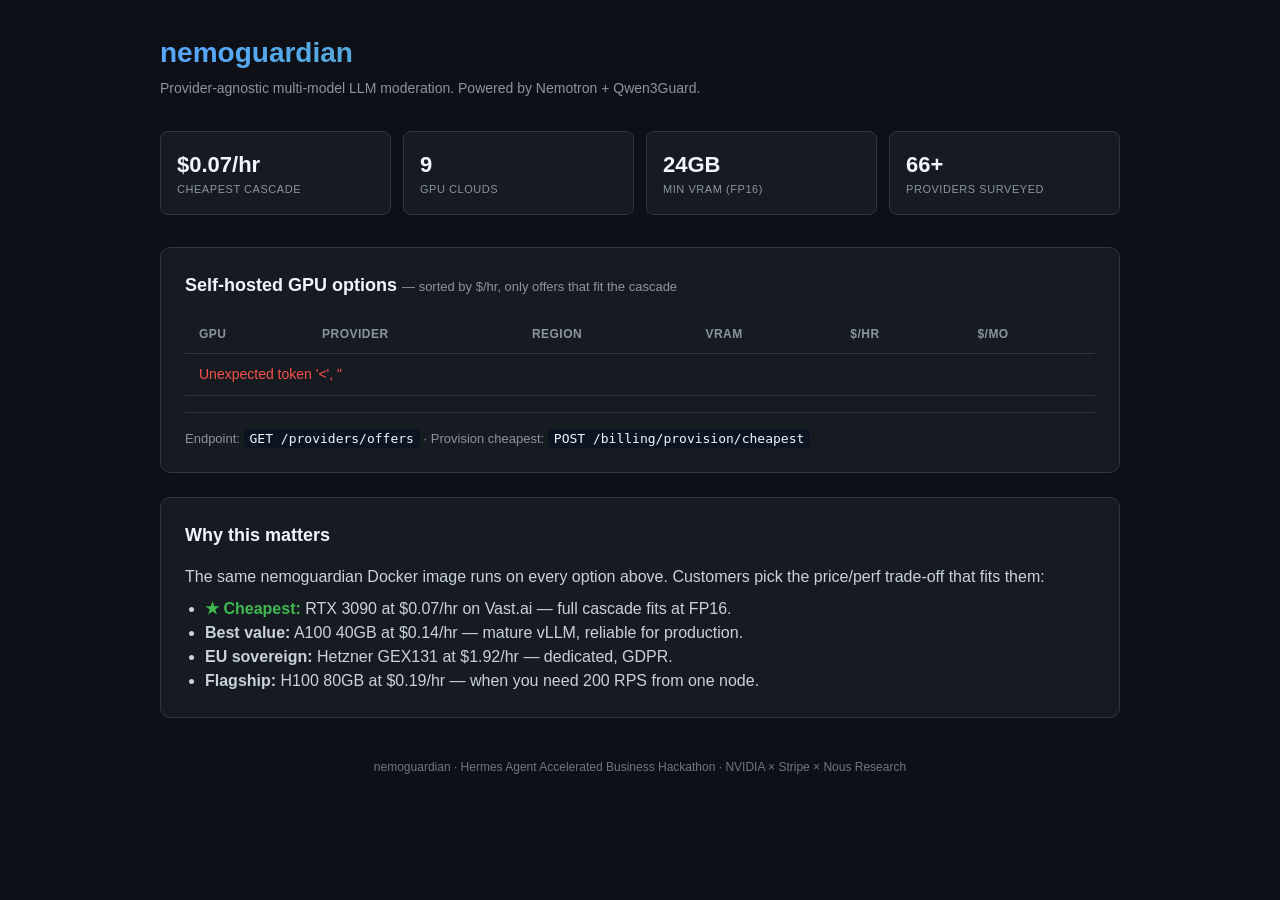
==== demo/index.html @ 4d32ca0d "Initial nemoguardian split" ====
<!DOCTYPE html>
<html lang="en">
<head>
<meta charset="UTF-8">
<title>nemoguardian — cost comparison</title>
<style>
  :root {
    --bg: #0d1117; --card: #161b22; --border: #30363d;
    --text: #c9d1d9; --text-bright: #f0f6fc; --accent: #58a6ff;
    --green: #3fb950; --yellow: #d29922; --red: #f85149;
  }
  * { box-sizing: border-box; margin: 0; padding: 0; }
  body {
    font-family: -apple-system, BlinkMacSystemFont, "Segoe UI", Roboto, sans-serif;
    background: var(--bg); color: var(--text); padding: 32px;
    line-height: 1.5;
  }
  .container { max-width: 960px; margin: 0 auto; }
  h1 {
    font-size: 28px; background: linear-gradient(90deg, #58a6ff, #3fb950);
    -webkit-background-clip: text; -webkit-text-fill-color: transparent;
    margin-bottom: 4px;
  }
  .subtitle { color: #8b949e; font-size: 14px; margin-bottom: 32px; }

  .kpi-row {
    display: grid; grid-template-columns: repeat(4, 1fr);
    gap: 12px; margin-bottom: 32px;
  }
  .kpi {
    background: var(--card); border: 1px solid var(--border);
    border-radius: 8px; padding: 16px;
  }
  .kpi .value { font-size: 22px; font-weight: 700; color: var(--text-bright); }
  .kpi .label { font-size: 11px; color: #8b949e; text-transform: uppercase; letter-spacing: 0.05em; }

  .panel {
    background: var(--card); border: 1px solid var(--border);
    border-radius: 10px; padding: 24px; margin-bottom: 24px;
  }
  .panel h2 { font-size: 18px; margin-bottom: 16px; color: var(--text-bright); }

  .offer-table { width: 100%; border-collapse: collapse; font-size: 14px; }
  .offer-table th, .offer-table td { padding: 10px 14px; text-align: left; border-bottom: 1px solid var(--border); }
  .offer-table th { color: #8b949e; font-weight: 600; font-size: 12px; text-transform: uppercase; letter-spacing: 0.04em; }
  .offer-table tr.recommended { background: rgba(63, 185, 80, 0.06); }
  .offer-table tr.recommended td:first-child::before {
    content: "★"; color: var(--green); margin-right: 6px;
  }
  .price { font-variant-numeric: tabular-nums; font-weight: 600; color: var(--text-bright); }
  .price-monthly { color: #8b949e; font-size: 12px; }
  .provider { color: var(--accent); font-weight: 500; }
  .vram { font-variant-numeric: tabular-nums; }
  .vram.low { color: var(--red); }
  .vram.ok  { color: var(--yellow); }
  .vram.good { color: var(--green); }

  .cta-row {
    margin-top: 16px; padding-top: 16px; border-top: 1px solid var(--border);
    color: #8b949e; font-size: 13px;
  }
  .cta-row code {
    background: #0d1421; padding: 2px 6px; border-radius: 3px; color: var(--text-bright);
  }

  .footer { text-align: center; color: #6e7681; font-size: 12px; margin-top: 40px; }
</style>
</head>
<body>
<div class="container">
  <h1>nemoguardian</h1>
  <div class="subtitle">Provider-agnostic multi-model LLM moderation. Powered by Nemotron + Qwen3Guard.</div>

  <div class="kpi-row">
    <div class="kpi"><div class="value">$0.07/hr</div><div class="label">cheapest cascade</div></div>
    <div class="kpi"><div class="value">9</div><div class="label">GPU clouds</div></div>
    <div class="kpi"><div class="value">24GB</div><div class="label">min VRAM (FP16)</div></div>
    <div class="kpi"><div class="value">66+</div><div class="label">providers surveyed</div></div>
  </div>

  <div class="panel">
    <h2>Self-hosted GPU options <span style="font-size:13px;color:#8b949e;font-weight:400">— sorted by $/hr, only offers that fit the cascade</span></h2>
    <table class="offer-table" id="offer-table">
      <thead>
        <tr>
          <th>GPU</th>
          <th>Provider</th>
          <th>Region</th>
          <th>VRAM</th>
          <th>$/hr</th>
          <th>$/mo</th>
        </tr>
      </thead>
      <tbody><tr><td colspan="6" style="text-align:center;color:#8b949e;padding:24px">loading offers…</td></tr></tbody>
    </table>
    <div class="cta-row">
      Endpoint: <code>GET /providers/offers</code> · Provision cheapest: <code>POST /billing/provision/cheapest</code>
    </div>
  </div>

  <div class="panel">
    <h2>Why this matters</h2>
    <p style="margin-bottom:8px">The same nemoguardian Docker image runs on every option above. Customers pick the price/perf trade-off that fits them:</p>
    <ul style="padding-left:20px;color:#c9d1d9">
      <li><strong style="color:var(--green)">★ Cheapest:</strong> RTX 3090 at $0.07/hr on Vast.ai — full cascade fits at FP16.</li>
      <li><strong>Best value:</strong> A100 40GB at $0.14/hr — mature vLLM, reliable for production.</li>
      <li><strong>EU sovereign:</strong> Hetzner GEX131 at $1.92/hr — dedicated, GDPR.</li>
      <li><strong>Flagship:</strong> H100 80GB at $0.19/hr — when you need 200 RPS from one node.</li>
    </ul>
  </div>

  <div class="footer">nemoguardian · Hermes Agent Accelerated Business Hackathon · NVIDIA × Stripe × Nous Research</div>
</div>

<script>
async function load() {
  try {
    const r = await fetch('/providers/offers?only_fits=true');
    const data = await r.json();
    const tbody = document.querySelector('#offer-table tbody');
    if (!data.offers || data.offers.length === 0) {
      tbody.innerHTML = '<tr><td colspan="6" style="text-align:center;color:#8b949e">no offers</td></tr>';
      return;
    }
    tbody.innerHTML = data.offers.map((o, i) => {
      const vramCls = o.vram_gb >= 32 ? 'good' : o.vram_gb >= 24 ? 'ok' : 'low';
      const rowCls = i === 0 ? 'recommended' : '';
      return `<tr class="${rowCls}">
        <td>${o.gpu_model}</td>
        <td class="provider">${o.provider}</td>
        <td>${o.region}</td>
        <td class="vram ${vramCls}">${o.vram_gb} GB</td>
        <td class="price">$${o.price_per_hour_usd.toFixed(2)}</td>
        <td class="price-monthly">$${o.monthly_price_usd.toFixed(0)}</td>
      </tr>`;
    }).join('');
  } catch (e) {
    document.querySelector('#offer-table tbody').innerHTML =
      `<tr><td colspan="6" style="color:var(--red)">${e.message}</td></tr>`;
  }
}
load();
</script>
</body>
</html>
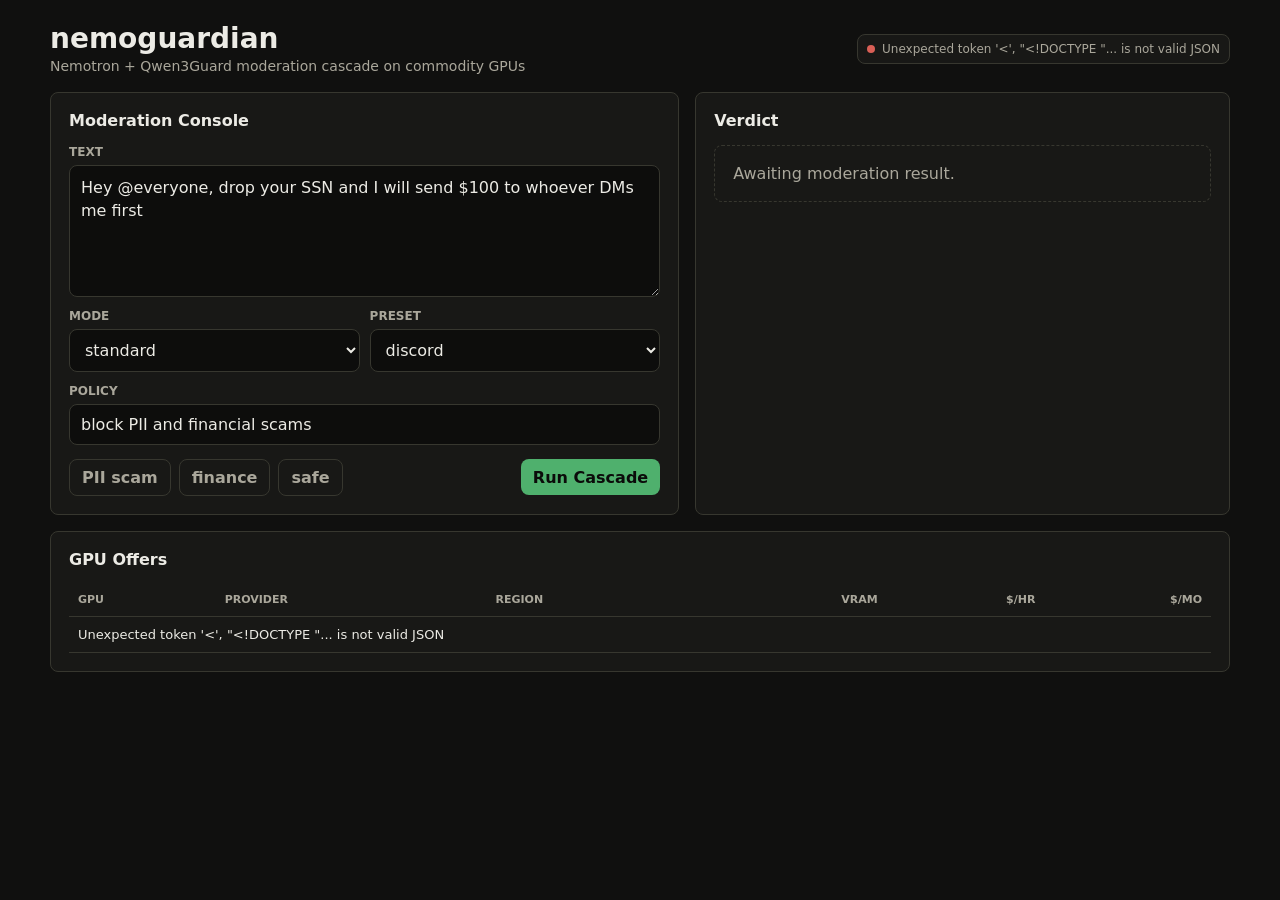
==== commit fca0b5f4: "Prepare real-model hackathon demo" ====
--- a/demo/index.html
+++ b/demo/index.html
@@ -2,144 +2,547 @@
 <html lang="en">
 <head>
 <meta charset="UTF-8">
-<title>nemoguardian — cost comparison</title>
+<meta name="viewport" content="width=device-width, initial-scale=1.0">
+<title>nemoguardian demo</title>
 <style>
   :root {
-    --bg: #0d1117; --card: #161b22; --border: #30363d;
-    --text: #c9d1d9; --text-bright: #f0f6fc; --accent: #58a6ff;
-    --green: #3fb950; --yellow: #d29922; --red: #f85149;
-  }
-  * { box-sizing: border-box; margin: 0; padding: 0; }
+    --bg: #10100f;
+    --panel: #181816;
+    --panel-2: #20201d;
+    --border: #37372f;
+    --text: #ecebe5;
+    --muted: #aaa79b;
+    --green: #4fb06d;
+    --amber: #d4a23c;
+    --red: #d95f56;
+    --cyan: #5ca6b8;
+    --ink: #0b0b0a;
+  }
+
+  * { box-sizing: border-box; }
+
   body {
-    font-family: -apple-system, BlinkMacSystemFont, "Segoe UI", Roboto, sans-serif;
-    background: var(--bg); color: var(--text); padding: 32px;
-    line-height: 1.5;
-  }
-  .container { max-width: 960px; margin: 0 auto; }
+    margin: 0;
+    min-height: 100vh;
+    background: var(--bg);
+    color: var(--text);
+    font-family: Inter, ui-sans-serif, system-ui, -apple-system, BlinkMacSystemFont, "Segoe UI", sans-serif;
+    letter-spacing: 0;
+  }
+
+  button, input, select, textarea { font: inherit; }
+
+  .shell {
+    width: min(1180px, calc(100vw - 32px));
+    margin: 0 auto;
+    padding: 24px 0 36px;
+  }
+
+  header {
+    display: flex;
+    align-items: center;
+    justify-content: space-between;
+    gap: 16px;
+    margin-bottom: 18px;
+  }
+
   h1 {
-    font-size: 28px; background: linear-gradient(90deg, #58a6ff, #3fb950);
-    -webkit-background-clip: text; -webkit-text-fill-color: transparent;
-    margin-bottom: 4px;
-  }
-  .subtitle { color: #8b949e; font-size: 14px; margin-bottom: 32px; }
-
-  .kpi-row {
-    display: grid; grid-template-columns: repeat(4, 1fr);
-    gap: 12px; margin-bottom: 32px;
-  }
-  .kpi {
-    background: var(--card); border: 1px solid var(--border);
-    border-radius: 8px; padding: 16px;
-  }
-  .kpi .value { font-size: 22px; font-weight: 700; color: var(--text-bright); }
-  .kpi .label { font-size: 11px; color: #8b949e; text-transform: uppercase; letter-spacing: 0.05em; }
+    margin: 0;
+    font-size: 28px;
+    line-height: 1.05;
+    font-weight: 760;
+  }
+
+  .tagline {
+    margin-top: 5px;
+    color: var(--muted);
+    font-size: 14px;
+  }
+
+  .status-strip {
+    display: flex;
+    flex-wrap: wrap;
+    gap: 8px;
+    justify-content: flex-end;
+  }
+
+  .pill {
+    min-height: 30px;
+    display: inline-flex;
+    align-items: center;
+    gap: 7px;
+    padding: 5px 9px;
+    border: 1px solid var(--border);
+    border-radius: 8px;
+    color: var(--muted);
+    background: var(--panel);
+    font-size: 12px;
+    white-space: nowrap;
+  }
+
+  .dot {
+    width: 8px;
+    height: 8px;
+    border-radius: 999px;
+    background: var(--muted);
+  }
+
+  .dot.ok { background: var(--green); }
+  .dot.warn { background: var(--amber); }
+  .dot.bad { background: var(--red); }
+
+  .grid {
+    display: grid;
+    grid-template-columns: minmax(0, 1fr) minmax(360px, 0.85fr);
+    gap: 16px;
+    align-items: stretch;
+  }
 
   .panel {
-    background: var(--card); border: 1px solid var(--border);
-    border-radius: 10px; padding: 24px; margin-bottom: 24px;
-  }
-  .panel h2 { font-size: 18px; margin-bottom: 16px; color: var(--text-bright); }
-
-  .offer-table { width: 100%; border-collapse: collapse; font-size: 14px; }
-  .offer-table th, .offer-table td { padding: 10px 14px; text-align: left; border-bottom: 1px solid var(--border); }
-  .offer-table th { color: #8b949e; font-weight: 600; font-size: 12px; text-transform: uppercase; letter-spacing: 0.04em; }
-  .offer-table tr.recommended { background: rgba(63, 185, 80, 0.06); }
-  .offer-table tr.recommended td:first-child::before {
-    content: "★"; color: var(--green); margin-right: 6px;
-  }
-  .price { font-variant-numeric: tabular-nums; font-weight: 600; color: var(--text-bright); }
-  .price-monthly { color: #8b949e; font-size: 12px; }
-  .provider { color: var(--accent); font-weight: 500; }
-  .vram { font-variant-numeric: tabular-nums; }
-  .vram.low { color: var(--red); }
-  .vram.ok  { color: var(--yellow); }
-  .vram.good { color: var(--green); }
-
-  .cta-row {
-    margin-top: 16px; padding-top: 16px; border-top: 1px solid var(--border);
-    color: #8b949e; font-size: 13px;
-  }
-  .cta-row code {
-    background: #0d1421; padding: 2px 6px; border-radius: 3px; color: var(--text-bright);
-  }
-
-  .footer { text-align: center; color: #6e7681; font-size: 12px; margin-top: 40px; }
+    border: 1px solid var(--border);
+    background: var(--panel);
+    border-radius: 8px;
+    padding: 18px;
+  }
+
+  .panel h2 {
+    margin: 0 0 14px;
+    font-size: 16px;
+    line-height: 1.2;
+  }
+
+  .field {
+    display: grid;
+    gap: 6px;
+    margin-bottom: 12px;
+  }
+
+  label {
+    color: var(--muted);
+    font-size: 12px;
+    font-weight: 650;
+    text-transform: uppercase;
+  }
+
+  textarea, input, select {
+    width: 100%;
+    color: var(--text);
+    background: #0d0d0c;
+    border: 1px solid var(--border);
+    border-radius: 8px;
+    padding: 10px 11px;
+    outline: none;
+  }
+
+  textarea {
+    min-height: 132px;
+    resize: vertical;
+    line-height: 1.45;
+  }
+
+  textarea:focus, input:focus, select:focus {
+    border-color: var(--cyan);
+  }
+
+  .row {
+    display: grid;
+    grid-template-columns: 1fr 1fr;
+    gap: 10px;
+  }
+
+  .controls {
+    display: flex;
+    align-items: center;
+    justify-content: space-between;
+    gap: 10px;
+    margin-top: 14px;
+  }
+
+  .examples {
+    display: flex;
+    gap: 8px;
+    flex-wrap: wrap;
+  }
+
+  .ghost {
+    background: transparent;
+    color: var(--muted);
+    border: 1px solid var(--border);
+  }
+
+  button {
+    min-height: 36px;
+    border: 0;
+    border-radius: 8px;
+    padding: 8px 12px;
+    color: var(--ink);
+    background: var(--green);
+    font-weight: 720;
+    cursor: pointer;
+  }
+
+  button:disabled {
+    cursor: wait;
+    opacity: 0.7;
+  }
+
+  .verdict {
+    display: flex;
+    align-items: baseline;
+    justify-content: space-between;
+    gap: 10px;
+    padding: 14px;
+    border: 1px solid var(--border);
+    border-radius: 8px;
+    background: var(--panel-2);
+    margin-bottom: 12px;
+  }
+
+  .verdict .label {
+    font-size: 30px;
+    font-weight: 820;
+    text-transform: uppercase;
+  }
+
+  .score {
+    color: var(--muted);
+    font-variant-numeric: tabular-nums;
+  }
+
+  .safe { color: var(--green); }
+  .controversial { color: var(--amber); }
+  .unsafe { color: var(--red); }
+
+  .empty {
+    color: var(--muted);
+    border: 1px dashed var(--border);
+    border-radius: 8px;
+    padding: 18px;
+  }
+
+  .kv {
+    display: grid;
+    grid-template-columns: 120px 1fr;
+    gap: 8px 10px;
+    font-size: 13px;
+    margin-bottom: 12px;
+  }
+
+  .kv .k { color: var(--muted); }
+
+  .model-list {
+    display: grid;
+    gap: 8px;
+  }
+
+  .model {
+    border: 1px solid var(--border);
+    border-radius: 8px;
+    padding: 10px;
+    background: #11110f;
+  }
+
+  .model-top {
+    display: flex;
+    justify-content: space-between;
+    gap: 8px;
+    margin-bottom: 6px;
+    font-size: 13px;
+  }
+
+  .reason {
+    color: var(--muted);
+    font-size: 12px;
+    line-height: 1.4;
+    overflow-wrap: anywhere;
+  }
+
+  .lower {
+    display: grid;
+    grid-template-columns: 1fr;
+    gap: 16px;
+    margin-top: 16px;
+  }
+
+  table {
+    width: 100%;
+    border-collapse: collapse;
+    font-size: 13px;
+  }
+
+  th, td {
+    padding: 10px 9px;
+    text-align: left;
+    border-bottom: 1px solid var(--border);
+  }
+
+  th {
+    color: var(--muted);
+    font-size: 11px;
+    text-transform: uppercase;
+  }
+
+  tr.recommended {
+    background: rgba(79, 176, 109, 0.08);
+  }
+
+  .price {
+    font-variant-numeric: tabular-nums;
+    font-weight: 760;
+  }
+
+  .right { text-align: right; }
+
+  @media (max-width: 860px) {
+    .grid, .row { grid-template-columns: 1fr; }
+    header { align-items: flex-start; flex-direction: column; }
+    .status-strip { justify-content: flex-start; }
+    .controls { align-items: stretch; flex-direction: column; }
+    button { width: 100%; }
+  }
 </style>
 </head>
 <body>
-<div class="container">
-  <h1>nemoguardian</h1>
-  <div class="subtitle">Provider-agnostic multi-model LLM moderation. Powered by Nemotron + Qwen3Guard.</div>
-
-  <div class="kpi-row">
-    <div class="kpi"><div class="value">$0.07/hr</div><div class="label">cheapest cascade</div></div>
-    <div class="kpi"><div class="value">9</div><div class="label">GPU clouds</div></div>
-    <div class="kpi"><div class="value">24GB</div><div class="label">min VRAM (FP16)</div></div>
-    <div class="kpi"><div class="value">66+</div><div class="label">providers surveyed</div></div>
-  </div>
-
-  <div class="panel">
-    <h2>Self-hosted GPU options <span style="font-size:13px;color:#8b949e;font-weight:400">— sorted by $/hr, only offers that fit the cascade</span></h2>
-    <table class="offer-table" id="offer-table">
-      <thead>
-        <tr>
-          <th>GPU</th>
-          <th>Provider</th>
-          <th>Region</th>
-          <th>VRAM</th>
-          <th>$/hr</th>
-          <th>$/mo</th>
-        </tr>
-      </thead>
-      <tbody><tr><td colspan="6" style="text-align:center;color:#8b949e;padding:24px">loading offers…</td></tr></tbody>
-    </table>
-    <div class="cta-row">
-      Endpoint: <code>GET /providers/offers</code> · Provision cheapest: <code>POST /billing/provision/cheapest</code>
+<main class="shell">
+  <header>
+    <div>
+      <h1>nemoguardian</h1>
+      <div class="tagline">Nemotron + Qwen3Guard moderation cascade on commodity GPUs</div>
     </div>
-  </div>
-
-  <div class="panel">
-    <h2>Why this matters</h2>
-    <p style="margin-bottom:8px">The same nemoguardian Docker image runs on every option above. Customers pick the price/perf trade-off that fits them:</p>
-    <ul style="padding-left:20px;color:#c9d1d9">
-      <li><strong style="color:var(--green)">★ Cheapest:</strong> RTX 3090 at $0.07/hr on Vast.ai — full cascade fits at FP16.</li>
-      <li><strong>Best value:</strong> A100 40GB at $0.14/hr — mature vLLM, reliable for production.</li>
-      <li><strong>EU sovereign:</strong> Hetzner GEX131 at $1.92/hr — dedicated, GDPR.</li>
-      <li><strong>Flagship:</strong> H100 80GB at $0.19/hr — when you need 200 RPS from one node.</li>
-    </ul>
-  </div>
-
-  <div class="footer">nemoguardian · Hermes Agent Accelerated Business Hackathon · NVIDIA × Stripe × Nous Research</div>
-</div>
+    <div class="status-strip" id="status-strip">
+      <span class="pill"><span class="dot warn"></span>loading runtime</span>
+    </div>
+  </header>
+
+  <section class="grid">
+    <form class="panel" id="moderation-form">
+      <h2>Moderation Console</h2>
+      <div class="field">
+        <label for="text">Text</label>
+        <textarea id="text">Hey @everyone, drop your SSN and I will send $100 to whoever DMs me first</textarea>
+      </div>
+      <div class="row">
+        <div class="field">
+          <label for="mode">Mode</label>
+          <select id="mode">
+            <option value="standard" selected>standard</option>
+            <option value="deep">deep</option>
+            <option value="fast">fast</option>
+          </select>
+        </div>
+        <div class="field">
+          <label for="preset">Preset</label>
+          <select id="preset">
+            <option value="discord" selected>discord</option>
+            <option value="twitch">twitch</option>
+            <option value="generic">generic</option>
+          </select>
+        </div>
+      </div>
+      <div class="field">
+        <label for="policy">Policy</label>
+        <input id="policy" value="block PII and financial scams">
+      </div>
+      <div class="controls">
+        <div class="examples">
+          <button class="ghost" type="button" data-example="pii">PII scam</button>
+          <button class="ghost" type="button" data-example="finance">finance</button>
+          <button class="ghost" type="button" data-example="safe">safe</button>
+        </div>
+        <button type="submit" id="run">Run Cascade</button>
+      </div>
+    </form>
+
+    <section class="panel">
+      <h2>Verdict</h2>
+      <div id="result">
+        <div class="empty">Awaiting moderation result.</div>
+      </div>
+    </section>
+  </section>
+
+  <section class="lower">
+    <section class="panel">
+      <h2>GPU Offers</h2>
+      <table id="offer-table">
+        <thead>
+          <tr>
+            <th>GPU</th>
+            <th>Provider</th>
+            <th>Region</th>
+            <th class="right">VRAM</th>
+            <th class="right">$/hr</th>
+            <th class="right">$/mo</th>
+          </tr>
+        </thead>
+        <tbody><tr><td colspan="6">loading offers</td></tr></tbody>
+      </table>
+    </section>
+  </section>
+</main>
 
 <script>
-async function load() {
+const examples = {
+  pii: {
+    text: "Hey @everyone, drop your SSN and I will send $100 to whoever DMs me first",
+    policy: "block PII and financial scams",
+    mode: "standard",
+    preset: "discord"
+  },
+  finance: {
+    text: "Should I put all of my rent money into this stock before earnings?",
+    policy: "no financial advice in this community",
+    mode: "standard",
+    preset: "generic"
+  },
+  safe: {
+    text: "Can someone explain how to set up two-factor authentication?",
+    policy: "block PII and financial scams",
+    mode: "standard",
+    preset: "discord"
+  }
+};
+
+const escapeHtml = (value) => String(value ?? "").replace(/[&<>"']/g, (ch) => ({
+  "&": "&amp;",
+  "<": "&lt;",
+  ">": "&gt;",
+  '"': "&quot;",
+  "'": "&#039;"
+}[ch]));
+
+async function loadHealth() {
+  const strip = document.querySelector("#status-strip");
   try {
-    const r = await fetch('/providers/offers?only_fits=true');
-    const data = await r.json();
-    const tbody = document.querySelector('#offer-table tbody');
+    const response = await fetch("/health");
+    const health = await response.json();
+    const cfg = health.model_config || {};
+    const triage = health.triage_status || {};
+    strip.innerHTML = [
+      pill(health.gpu_available ? "ok" : "warn", health.runtime_device || "cpu"),
+      pill("ok", shortModel(cfg.qwen_gen_model || "qwen")),
+      pill("ok", shortModel(cfg.nemotron_csr_model || "csr")),
+      pill(health.triage_configured ? "ok" : "warn", triage.provider || "triage off")
+    ].join("");
+  } catch (error) {
+    strip.innerHTML = pill("bad", error.message);
+  }
+}
+
+function pill(state, text) {
+  return `<span class="pill"><span class="dot ${state}"></span>${escapeHtml(text)}</span>`;
+}
+
+function shortModel(model) {
+  const parts = String(model).split("/");
+  return parts[parts.length - 1] || model;
+}
+
+async function loadOffers() {
+  const tbody = document.querySelector("#offer-table tbody");
+  try {
+    const response = await fetch("/providers/offers?only_fits=true");
+    const data = await response.json();
     if (!data.offers || data.offers.length === 0) {
-      tbody.innerHTML = '<tr><td colspan="6" style="text-align:center;color:#8b949e">no offers</td></tr>';
+      tbody.innerHTML = '<tr><td colspan="6">no fitting offers</td></tr>';
       return;
     }
-    tbody.innerHTML = data.offers.map((o, i) => {
-      const vramCls = o.vram_gb >= 32 ? 'good' : o.vram_gb >= 24 ? 'ok' : 'low';
-      const rowCls = i === 0 ? 'recommended' : '';
-      return `<tr class="${rowCls}">
-        <td>${o.gpu_model}</td>
-        <td class="provider">${o.provider}</td>
-        <td>${o.region}</td>
-        <td class="vram ${vramCls}">${o.vram_gb} GB</td>
-        <td class="price">$${o.price_per_hour_usd.toFixed(2)}</td>
-        <td class="price-monthly">$${o.monthly_price_usd.toFixed(0)}</td>
-      </tr>`;
-    }).join('');
-  } catch (e) {
-    document.querySelector('#offer-table tbody').innerHTML =
-      `<tr><td colspan="6" style="color:var(--red)">${e.message}</td></tr>`;
-  }
-}
-load();
+    tbody.innerHTML = data.offers.map((offer, index) => `
+      <tr class="${index === 0 ? "recommended" : ""}">
+        <td>${escapeHtml(offer.gpu_model)}</td>
+        <td>${escapeHtml(offer.provider)}</td>
+        <td>${escapeHtml(offer.region)}</td>
+        <td class="right">${Number(offer.vram_gb).toFixed(0)} GB</td>
+        <td class="right price">$${Number(offer.price_per_hour_usd).toFixed(2)}</td>
+        <td class="right">$${Number(offer.monthly_price_usd).toFixed(0)}</td>
+      </tr>
+    `).join("");
+  } catch (error) {
+    tbody.innerHTML = `<tr><td colspan="6">${escapeHtml(error.message)}</td></tr>`;
+  }
+}
+
+function setExample(name) {
+  const example = examples[name];
+  document.querySelector("#text").value = example.text;
+  document.querySelector("#policy").value = example.policy;
+  document.querySelector("#mode").value = example.mode;
+  document.querySelector("#preset").value = example.preset;
+}
+
+async function runModeration(event) {
+  event.preventDefault();
+  const button = document.querySelector("#run");
+  const result = document.querySelector("#result");
+  const text = document.querySelector("#text").value.trim();
+  const policy = document.querySelector("#policy").value.trim();
+  const mode = document.querySelector("#mode").value;
+  const preset = document.querySelector("#preset").value;
+
+  button.disabled = true;
+  result.innerHTML = '<div class="empty">running cascade...</div>';
+
+  try {
+    const response = await fetch(`/demo/moderate?policy_preset=${encodeURIComponent(preset)}`, {
+      method: "POST",
+      headers: {"Content-Type": "application/json"},
+      body: JSON.stringify({text, policy: policy || null, mode})
+    });
+    const payload = await response.json();
+    if (!response.ok) {
+      throw new Error(typeof payload.detail === "string" ? payload.detail : JSON.stringify(payload.detail));
+    }
+    renderResult(payload);
+    loadHealth();
+  } catch (error) {
+    result.innerHTML = `<div class="empty">${escapeHtml(error.message)}</div>`;
+  } finally {
+    button.disabled = false;
+  }
+}
+
+function renderResult(payload) {
+  const result = document.querySelector("#result");
+  const verdict = payload.verdict || "safe";
+  const models = Object.entries(payload.model_verdicts || {});
+  const categories = (payload.categories || []).join(", ") || "none";
+  const reasons = (payload.reasons || []).join(" | ") || "none";
+  result.innerHTML = `
+    <div class="verdict">
+      <div class="label ${escapeHtml(verdict)}">${escapeHtml(verdict)}</div>
+      <div class="score">${Number(payload.score || 0).toFixed(2)} / ${Number(payload.total_latency_ms || 0).toFixed(0)}ms</div>
+    </div>
+    <div class="kv">
+      <div class="k">categories</div><div>${escapeHtml(categories)}</div>
+      <div class="k">policy rule</div><div>${escapeHtml(payload.matched_policy_rule || "none")}</div>
+      <div class="k">mode</div><div>${escapeHtml(payload.mode)}</div>
+      <div class="k">reasons</div><div>${escapeHtml(reasons)}</div>
+    </div>
+    <div class="model-list">
+      ${models.map(([name, model]) => renderModel(name, model)).join("")}
+    </div>
+  `;
+}
+
+function renderModel(name, model) {
+  return `
+    <div class="model">
+      <div class="model-top">
+        <strong>${escapeHtml(name)}</strong>
+        <span class="${escapeHtml(model.verdict)}">${escapeHtml(model.verdict)} ${Number(model.score || 0).toFixed(2)} / ${Number(model.latency_ms || 0).toFixed(0)}ms</span>
+      </div>
+      <div class="reason">${escapeHtml(model.reasoning || model.error || model.model_id || "")}</div>
+    </div>
+  `;
+}
+
+document.querySelector("#moderation-form").addEventListener("submit", runModeration);
+document.querySelectorAll("[data-example]").forEach((button) => {
+  button.addEventListener("click", () => setExample(button.dataset.example));
+});
+
+loadHealth();
+loadOffers();
 </script>
 </body>
 </html>
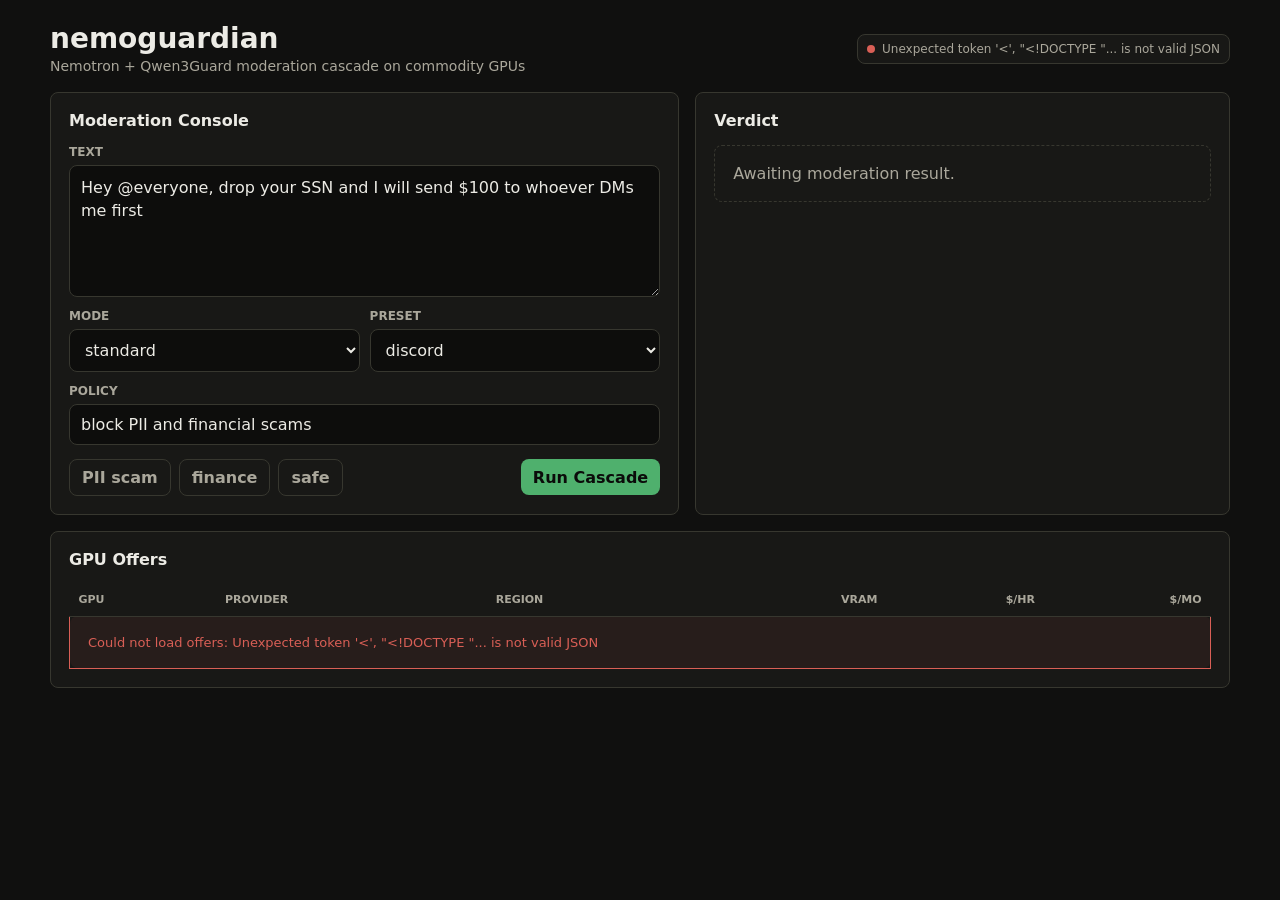
==== commit b79cfa70: "Merge docs/polish: changelog, API+architecture docs, demo a11y, og image Co-Authored-By: Claude Fabl" ====
--- a/demo/index.html
+++ b/demo/index.html
@@ -218,6 +218,14 @@
     border: 1px dashed var(--border);
     border-radius: 8px;
     padding: 18px;
+  }
+
+  .error {
+    color: var(--red);
+    border: 1px solid var(--red);
+    border-radius: 8px;
+    padding: 18px;
+    background: rgba(217, 95, 86, 0.08);
   }
 
   .kv {
@@ -355,7 +363,7 @@
 
     <section class="panel">
       <h2>Verdict</h2>
-      <div id="result">
+      <div id="result" role="status" aria-live="polite">
         <div class="empty">Awaiting moderation result.</div>
       </div>
     </section>
@@ -458,7 +466,7 @@
       </tr>
     `).join("");
   } catch (error) {
-    tbody.innerHTML = `<tr><td colspan="6">${escapeHtml(error.message)}</td></tr>`;
+    tbody.innerHTML = `<tr><td colspan="6" class="error">Could not load offers: ${escapeHtml(error.message)}</td></tr>`;
   }
 }
 
@@ -495,7 +503,7 @@
     renderResult(payload);
     loadHealth();
   } catch (error) {
-    result.innerHTML = `<div class="empty">${escapeHtml(error.message)}</div>`;
+    result.innerHTML = `<div class="error">Moderation request failed: ${escapeHtml(error.message)}</div>`;
   } finally {
     button.disabled = false;
   }
